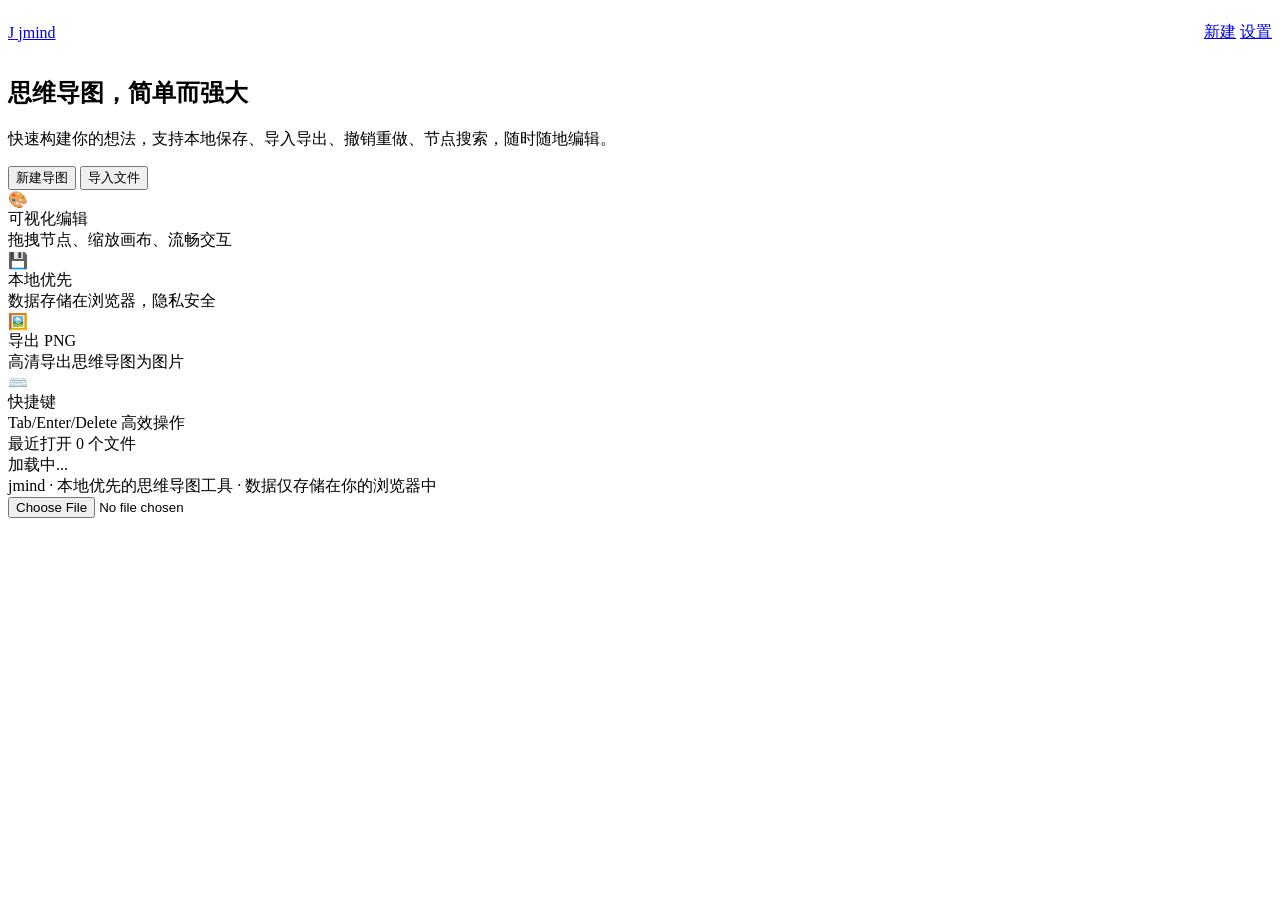
==== index.html @ ba3854b4 "feat: 初始化 jmind 思维导图项目 - HTML 页面与配置文件" ====
<!DOCTYPE html>
<html lang="zh-CN">
<head>
    <meta charset="UTF-8">
    <meta name="viewport" content="width=device-width, initial-scale=1.0">
    <meta name="description" content="jmind - 本地优先的在线思维导图工具，支持拖拽编辑、导出PNG、撤销重做、节点搜索">
    <title>jmind — 思维导图</title>
    <link rel="stylesheet" href="css/common.css">
    <link rel="stylesheet" href="css/index.css">
    <link rel="icon" href="data:image/svg+xml,<svg xmlns='http://www.w3.org/2000/svg' viewBox='0 0 100 100'><rect width='100' height='100' rx='20' fill='%230A84FF'/><text x='50' y='68' font-size='55' font-weight='bold' fill='white' text-anchor='middle' font-family='sans-serif'>J</text></svg>">
</head>
<body>
    <header class="site-header">
        <nav class="container" style="display:flex;align-items:center;justify-content:space-between;padding:14px 0;">
            <a href="index.html" class="logo">
                <span class="logo-icon">J</span> jmind
            </a>
            <div class="nav-links">
                <a href="editor.html">新建</a>
                <a href="settings.html">设置</a>
            </div>
        </nav>
    </header>

    <div class="container">
        <section class="hero">
            <h1>思维导图，<span>简单而强大</span></h1>
            <p>快速构建你的想法，支持本地保存、导入导出、撤销重做、节点搜索，随时随地编辑。</p>
            <div class="hero-actions">
                <button class="btn" id="btn-new">新建导图</button>
                <button class="btn btn-ghost" id="btn-import">导入文件</button>
            </div>
        </section>

        <section class="features">
            <div class="feature-card">
                <div class="feature-icon">🎨</div>
                <div class="feature-title">可视化编辑</div>
                <div class="feature-desc">拖拽节点、缩放画布、流畅交互</div>
            </div>
            <div class="feature-card">
                <div class="feature-icon">💾</div>
                <div class="feature-title">本地优先</div>
                <div class="feature-desc">数据存储在浏览器，隐私安全</div>
            </div>
            <div class="feature-card">
                <div class="feature-icon">🖼️</div>
                <div class="feature-title">导出 PNG</div>
                <div class="feature-desc">高清导出思维导图为图片</div>
            </div>
            <div class="feature-card">
                <div class="feature-icon">⌨️</div>
                <div class="feature-title">快捷键</div>
                <div class="feature-desc">Tab/Enter/Delete 高效操作</div>
            </div>
        </section>

        <div class="main-panel">
            <div class="section-title">
                最近打开
                <span class="count" id="file-count">0 个文件</span>
            </div>
            <div class="file-list" id="file-list">
                <div class="empty">加载中...</div>
            </div>
        </div>
    </div>

    <footer class="site-footer">
        <span>jmind · 本地优先的思维导图工具 · 数据仅存储在你的浏览器中</span>
    </footer>

    <input type="file" id="file-input" accept=".jmind,.json,application/json,text/plain">

    <div class="toast" id="toast"></div>

    <script src="js/storage.js"></script>
    <script src="js/index-app.js"></script>
</body>
</html>
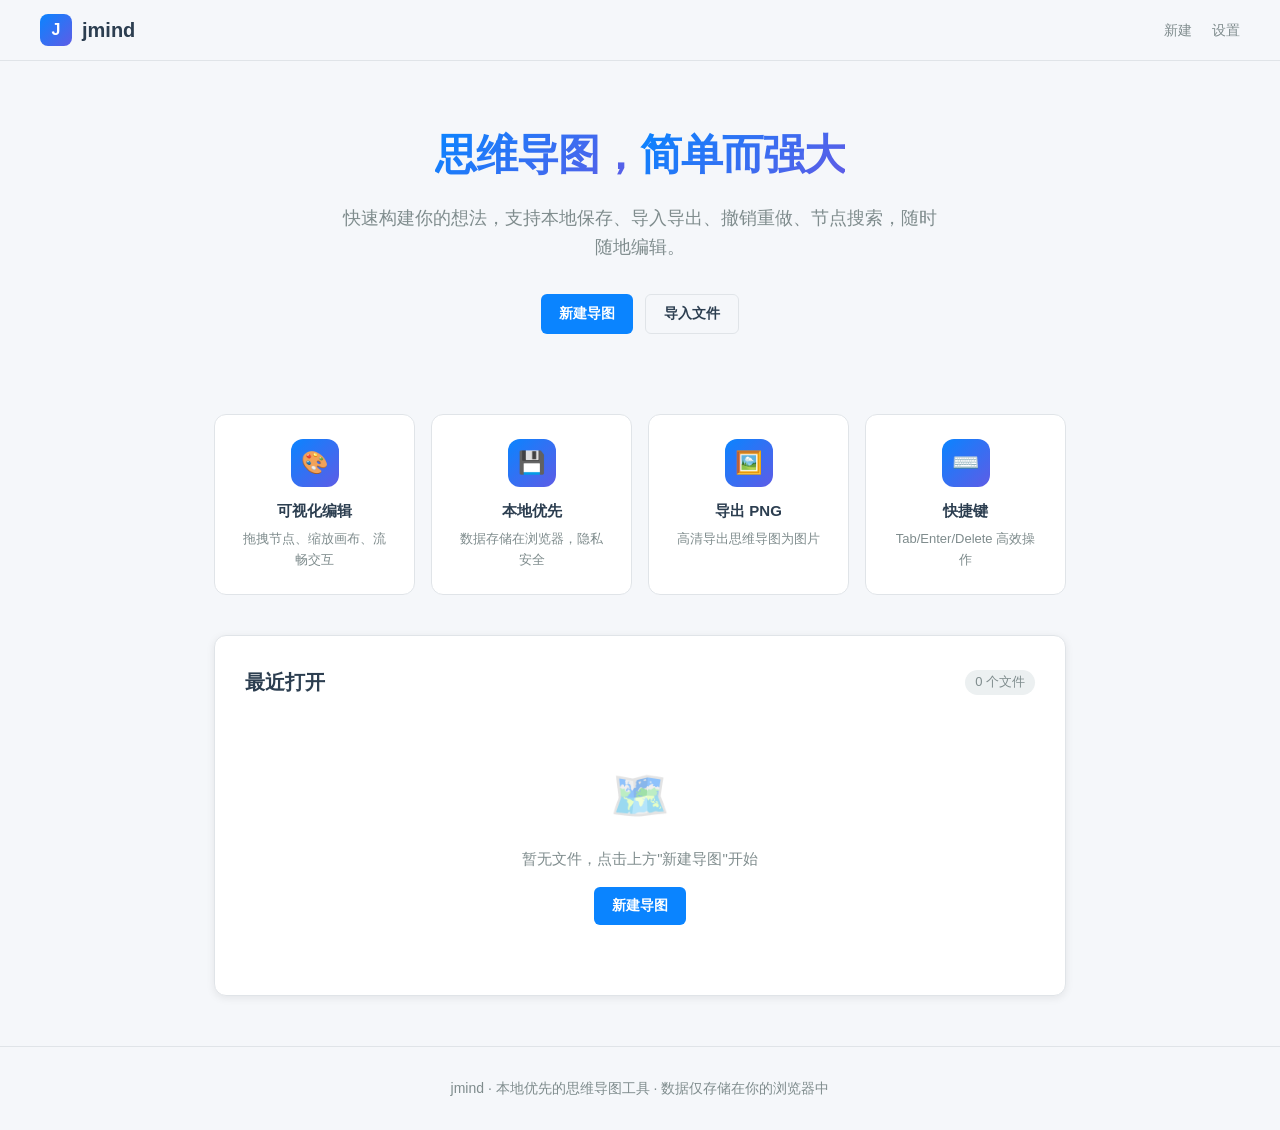
==== commit 306f536d: "feat: 新增大纲视图与中英双语界面（HTML 页面改造）" ====
--- a/index.html
+++ b/index.html
@@ -9,55 +9,55 @@
     <link rel="stylesheet" href="css/index.css">
     <link rel="icon" href="data:image/svg+xml,<svg xmlns='http://www.w3.org/2000/svg' viewBox='0 0 100 100'><rect width='100' height='100' rx='20' fill='%230A84FF'/><text x='50' y='68' font-size='55' font-weight='bold' fill='white' text-anchor='middle' font-family='sans-serif'>J</text></svg>">
 </head>
-<body>
+<body data-i18n-doc-title="index_title">
     <header class="site-header">
         <nav class="container" style="display:flex;align-items:center;justify-content:space-between;padding:14px 0;">
             <a href="index.html" class="logo">
                 <span class="logo-icon">J</span> jmind
             </a>
             <div class="nav-links">
-                <a href="editor.html">新建</a>
-                <a href="settings.html">设置</a>
+                <a href="editor.html" data-i18n="nav_new">新建</a>
+                <a href="settings.html" data-i18n="nav_settings">设置</a>
             </div>
         </nav>
     </header>
 
     <div class="container">
         <section class="hero">
-            <h1>思维导图，<span>简单而强大</span></h1>
-            <p>快速构建你的想法，支持本地保存、导入导出、撤销重做、节点搜索，随时随地编辑。</p>
+            <h1><span data-i18n="hero_title">思维导图，</span><span data-i18n="hero_title_span">简单而强大</span></h1>
+            <p data-i18n="hero_sub">快速构建你的想法，支持本地保存、导入导出、撤销重做、节点搜索，随时随地编辑。</p>
             <div class="hero-actions">
-                <button class="btn" id="btn-new">新建导图</button>
-                <button class="btn btn-ghost" id="btn-import">导入文件</button>
+                <button class="btn" id="btn-new" data-i18n="new_map">新建导图</button>
+                <button class="btn btn-ghost" id="btn-import" data-i18n="import_file">导入文件</button>
             </div>
         </section>
 
         <section class="features">
             <div class="feature-card">
                 <div class="feature-icon">🎨</div>
-                <div class="feature-title">可视化编辑</div>
-                <div class="feature-desc">拖拽节点、缩放画布、流畅交互</div>
+                <div class="feature-title" data-i18n="f_visual">可视化编辑</div>
+                <div class="feature-desc" data-i18n="f_visual_desc">拖拽节点、缩放画布、流畅交互</div>
             </div>
             <div class="feature-card">
                 <div class="feature-icon">💾</div>
-                <div class="feature-title">本地优先</div>
-                <div class="feature-desc">数据存储在浏览器，隐私安全</div>
+                <div class="feature-title" data-i18n="f_local">本地优先</div>
+                <div class="feature-desc" data-i18n="f_local_desc">数据存储在浏览器，隐私安全</div>
             </div>
             <div class="feature-card">
                 <div class="feature-icon">🖼️</div>
-                <div class="feature-title">导出 PNG</div>
-                <div class="feature-desc">高清导出思维导图为图片</div>
+                <div class="feature-title" data-i18n="f_export">导出 PNG</div>
+                <div class="feature-desc" data-i18n="f_export_desc">高清导出思维导图为图片</div>
             </div>
             <div class="feature-card">
                 <div class="feature-icon">⌨️</div>
-                <div class="feature-title">快捷键</div>
-                <div class="feature-desc">Tab/Enter/Delete 高效操作</div>
+                <div class="feature-title" data-i18n="f_shortcuts">快捷键</div>
+                <div class="feature-desc" data-i18n="f_shortcuts_desc">Tab/Enter/Delete 高效操作</div>
             </div>
         </section>
 
         <div class="main-panel">
             <div class="section-title">
-                最近打开
+                <span data-i18n="recent">最近打开</span>
                 <span class="count" id="file-count">0 个文件</span>
             </div>
             <div class="file-list" id="file-list">
@@ -67,7 +67,7 @@
     </div>
 
     <footer class="site-footer">
-        <span>jmind · 本地优先的思维导图工具 · 数据仅存储在你的浏览器中</span>
+        <span data-i18n="footer">jmind · 本地优先的思维导图工具 · 数据仅存储在你的浏览器中</span>
     </footer>
 
     <input type="file" id="file-input" accept=".jmind,.json,application/json,text/plain">
@@ -75,6 +75,7 @@
     <div class="toast" id="toast"></div>
 
     <script src="js/storage.js"></script>
+    <script src="js/i18n.js"></script>
     <script src="js/index-app.js"></script>
 </body>
 </html>
--- a/css/common.css
+++ b/css/common.css
@@ -0,0 +1,296 @@
+/* ============================================================
+   jmind - Common Styles
+   共享样式：主题变量、重置、导航栏、按钮、Toast
+   ============================================================ */
+
+/* ---------- 主题变量：外观模式(light/dark) × 强调色(accent) ---------- */
+:root,
+[data-mode="light"] {
+  /* 中性色 —— 浅色 */
+  --bg: #f5f7fa;
+  --bg-secondary: #ffffff;
+  --panel: #ffffff;
+  --text: #2c3e50;
+  --text-secondary: #7f8c8d;
+  --muted: #95a5a6;
+  --border: #e0e4e8;
+  --border-light: #ecf0f1;
+  --danger: #e74c3c;
+  --danger-hover: #c0392b;
+  --success: #27ae60;
+  --warning: #f39c12;
+  --radius: 12px;
+  --radius-sm: 6px;
+  --shadow: 0 2px 8px rgba(0,0,0,0.08);
+  --shadow-lg: 0 8px 24px rgba(0,0,0,0.12);
+  --font: -apple-system, BlinkMacSystemFont, 'Segoe UI', 'PingFang SC', 'Microsoft YaHei', sans-serif;
+  --transition: 0.2s ease;
+  /* 默认强调色：蓝 */
+  --accent: #0A84FF;
+  --accent2: #5E5CE6;
+  --accent-hover: #0066CC;
+  --accent-soft: rgba(10,132,255,0.10);
+  --accent-rgb: 10,132,255;
+}
+
+[data-mode="dark"] {
+  /* 中性色 —— 深色 */
+  --bg: #0b1020;
+  --bg-secondary: #11183a;
+  --panel: #141c44;
+  --text: #e8ecff;
+  --text-secondary: #9aa3c7;
+  --muted: #6b7394;
+  --border: rgba(255,255,255,0.1);
+  --border-light: rgba(255,255,255,0.05);
+  --danger: #ff6b6b;
+  --danger-hover: #ee5a5a;
+  --success: #2ecc71;
+  --warning: #f1c40f;
+  --shadow: 0 2px 8px rgba(0,0,0,0.3);
+  --shadow-lg: 0 8px 24px rgba(0,0,0,0.5);
+}
+
+/* 强调色板（浅/深通用，彼此区分明显） */
+[data-accent="blue"]   { --accent:#0A84FF; --accent2:#5E5CE6; --accent-hover:#0066CC; --accent-soft:rgba(10,132,255,.10);  --accent-rgb:10,132,255; }
+[data-accent="green"]  { --accent:#16a34a; --accent2:#34d399; --accent-hover:#15803d; --accent-soft:rgba(22,163,74,.10);  --accent-rgb:22,163,74; }
+[data-accent="pink"]   { --accent:#ec4899; --accent2:#f472b6; --accent-hover:#db2777; --accent-soft:rgba(236,72,153,.10); --accent-rgb:236,72,153; }
+[data-accent="purple"] { --accent:#8b5cf6; --accent2:#a78bfa; --accent-hover:#7c3aed; --accent-soft:rgba(139,92,246,.10); --accent-rgb:139,92,246; }
+[data-accent="orange"] { --accent:#f97316; --accent2:#fb923c; --accent-hover:#ea580c; --accent-soft:rgba(249,115,22,.10); --accent-rgb:249,115,22; }
+
+/* 深色模式下提亮强调色，保证深底对比度 */
+[data-mode="dark"][data-accent="blue"]   { --accent:#409CFF; --accent-hover:#6bb3ff; --accent-soft:rgba(64,156,255,.16);  --accent-rgb:64,156,255; }
+[data-mode="dark"][data-accent="green"]  { --accent:#22c55e; --accent-hover:#4ade80; --accent-soft:rgba(34,197,94,.16);   --accent-rgb:34,197,94; }
+[data-mode="dark"][data-accent="pink"]   { --accent:#f472b6; --accent-hover:#f9a8d4; --accent-soft:rgba(244,114,182,.16); --accent-rgb:244,114,182; }
+[data-mode="dark"][data-accent="purple"] { --accent:#a78bfa; --accent-hover:#c4b5fd; --accent-soft:rgba(167,139,250,.18); --accent-rgb:167,139,250; }
+[data-mode="dark"][data-accent="orange"] { --accent:#fb923c; --accent-hover:#fdba74; --accent-soft:rgba(251,146,60,.16);  --accent-rgb:251,146,60; }
+
+/* ---------- Reset ---------- */
+*, *::before, *::after { margin: 0; padding: 0; box-sizing: border-box; }
+
+html { font-size: 16px; -webkit-font-smoothing: antialiased; -moz-osx-font-smoothing: grayscale; }
+
+body {
+  font-family: var(--font);
+  background: var(--bg);
+  color: var(--text);
+  line-height: 1.6;
+  min-height: 100vh;
+  transition: background 0.35s ease, color 0.35s ease;
+  animation: pageIn 0.45s cubic-bezier(0.22, 1, 0.36, 1) both;
+}
+
+@keyframes pageIn {
+  from { opacity: 0; transform: translateY(10px); }
+  to   { opacity: 1; transform: translateY(0); }
+}
+
+a { color: var(--accent); text-decoration: none; transition: color 0.2s; }
+a:hover { color: var(--accent-hover); }
+
+button { font-family: var(--font); cursor: pointer; border: none; outline: none; }
+
+/* ---------- 顶部导航 ---------- */
+.site-header {
+  width: 100%;
+  backdrop-filter: blur(12px);
+  -webkit-backdrop-filter: blur(12px);
+  background: color-mix(in srgb, var(--bg) 80%, transparent);
+  border-bottom: 1px solid var(--border);
+  position: sticky;
+  top: 0;
+  z-index: 50;
+  animation: headerSlide 0.5s cubic-bezier(0.22, 1, 0.36, 1) both;
+}
+
+@keyframes headerSlide {
+  from { opacity: 0; transform: translateY(-100%); }
+  to   { opacity: 1; transform: translateY(0); }
+}
+
+.site-header .container {
+  display: flex;
+  align-items: center;
+  justify-content: space-between;
+  padding: 14px 24px;
+  max-width: 1200px;
+  margin: 0 auto;
+}
+
+.logo {
+  display: flex;
+  align-items: center;
+  gap: 10px;
+  font-weight: 800;
+  font-size: 20px;
+  color: var(--text);
+  text-decoration: none;
+}
+
+.logo-icon {
+  width: 32px;
+  height: 32px;
+  border-radius: 8px;
+  background: linear-gradient(135deg, var(--accent), var(--accent2), var(--accent));
+  background-size: 200% 200%;
+  animation: gradientFlow 6s ease infinite;
+  display: flex;
+  align-items: center;
+  justify-content: center;
+  color: #fff;
+  font-weight: 700;
+  font-size: 16px;
+  transition: transform 0.3s cubic-bezier(0.34, 1.56, 0.64, 1);
+}
+
+.logo:hover .logo-icon { transform: rotate(-10deg) scale(1.08); }
+
+@keyframes gradientFlow {
+  0%, 100% { background-position: 0% 50%; }
+  50%      { background-position: 100% 50%; }
+}
+
+.nav-links { display: flex; gap: 20px; align-items: center; }
+
+.nav-links a {
+  color: var(--text-secondary);
+  font-size: 14px;
+  font-weight: 500;
+  text-decoration: none;
+  position: relative;
+  transition: color 0.2s;
+}
+
+.nav-links a::after {
+  content: '';
+  position: absolute;
+  left: 0;
+  bottom: -4px;
+  width: 100%;
+  height: 2px;
+  border-radius: 2px;
+  background: var(--accent);
+  transform: scaleX(0);
+  transform-origin: left;
+  transition: transform 0.25s cubic-bezier(0.22, 1, 0.36, 1);
+}
+
+.nav-links a:hover { color: var(--text); }
+.nav-links a:hover::after { transform: scaleX(1); }
+
+/* ---------- 按钮 ---------- */
+.btn {
+  display: inline-flex;
+  align-items: center;
+  justify-content: center;
+  gap: 6px;
+  padding: 10px 18px;
+  border-radius: var(--radius-sm);
+  font-weight: 600;
+  font-size: 14px;
+  cursor: pointer;
+  border: none;
+  transition: transform 0.15s cubic-bezier(0.34, 1.56, 0.64, 1), opacity 0.2s, background 0.2s, box-shadow 0.2s;
+  background: var(--accent);
+  color: #fff;
+  text-decoration: none;
+  position: relative;
+  overflow: hidden;
+}
+
+/* 光泽扫过 */
+.btn::before {
+  content: '';
+  position: absolute;
+  top: 0;
+  left: -120%;
+  width: 60%;
+  height: 100%;
+  background: linear-gradient(100deg, transparent, rgba(255,255,255,0.35), transparent);
+  transform: skewX(-20deg);
+  transition: left 0.5s ease;
+}
+
+.btn:hover {
+  opacity: 1;
+  background: var(--accent-hover);
+  color: #fff;
+  transform: translateY(-2px);
+  box-shadow: 0 6px 16px color-mix(in srgb, var(--accent) 35%, transparent);
+}
+
+.btn:hover::before { left: 130%; }
+.btn:active { transform: scale(0.96); }
+
+.btn-ghost {
+  background: transparent;
+  color: var(--text);
+  border: 1px solid var(--border);
+  box-shadow: none;
+}
+
+.btn-ghost::before { display: none; }
+.btn-ghost:hover { background: var(--border-light); opacity: 1; color: var(--text); box-shadow: var(--shadow); }
+
+.btn-danger { background: var(--danger); color: #fff; }
+.btn-danger:hover { background: var(--danger-hover); opacity: 1; box-shadow: 0 6px 16px rgba(231,76,60,0.3); }
+
+/* ---------- Toast ---------- */
+.toast {
+  position: fixed;
+  bottom: 60px;
+  left: 50%;
+  transform: translateX(-50%);
+  background: var(--text);
+  color: var(--bg);
+  padding: 10px 20px;
+  border-radius: var(--radius-sm);
+  font-size: 13px;
+  z-index: 1000;
+  opacity: 0;
+  transition: opacity 0.3s, transform 0.3s;
+  pointer-events: none;
+  box-shadow: var(--shadow-lg);
+}
+
+.toast.show { opacity: 1; transform: translateX(-50%) translateY(-8px); }
+.toast.success { background: var(--success); color: #fff; }
+.toast.error { background: var(--danger); color: #fff; }
+.toast.warning { background: var(--warning); color: #fff; }
+
+/* ---------- 页脚 ---------- */
+.site-footer {
+  width: 100%;
+  text-align: center;
+  padding: 30px 0;
+  color: var(--text-secondary);
+  font-size: 14px;
+  border-top: 1px solid var(--border);
+  margin-top: auto;
+}
+
+/* ---------- 工具类 ---------- */
+.container { width: 100%; max-width: 900px; padding: 0 24px; margin: 0 auto; }
+.hidden { display: none !important; }
+
+/* ---------- 通用上浮入场（页面模块可复用） ---------- */
+@keyframes fadeUp {
+  from { opacity: 0; transform: translateY(18px); }
+  to   { opacity: 1; transform: translateY(0); }
+}
+
+@keyframes popIn {
+  0%   { opacity: 0; transform: scale(0.9); }
+  60%  { transform: scale(1.02); }
+  100% { opacity: 1; transform: scale(1); }
+}
+
+/* ---------- 尊重系统"减少动态效果"设置 ---------- */
+@media (prefers-reduced-motion: reduce) {
+  *, *::before, *::after {
+    animation-duration: 0.01ms !important;
+    animation-iteration-count: 1 !important;
+    transition-duration: 0.01ms !important;
+    scroll-behavior: auto !important;
+  }
+}
--- a/css/index.css
+++ b/css/index.css
@@ -0,0 +1,230 @@
+/* ============================================================
+   jmind - Homepage Styles
+   ============================================================ */
+
+body { display: flex; flex-direction: column; align-items: center; }
+
+.hero {
+  text-align: center;
+  padding: 60px 0 40px;
+  position: relative;
+}
+
+.hero h1 {
+  font-size: 42px;
+  font-weight: 800;
+  letter-spacing: -1px;
+  margin-bottom: 16px;
+  animation: heroIn 0.7s cubic-bezier(0.22, 1, 0.36, 1) both;
+}
+
+.hero h1 span {
+  background: linear-gradient(135deg, var(--accent), var(--accent2), var(--accent));
+  background-size: 200% 200%;
+  -webkit-background-clip: text;
+  background-clip: text;
+  color: transparent;
+  animation: gradientFlow 6s ease infinite;
+}
+
+.hero p {
+  font-size: 18px;
+  color: var(--text-secondary);
+  max-width: 600px;
+  margin: 0 auto 32px;
+  animation: heroIn 0.7s 0.12s cubic-bezier(0.22, 1, 0.36, 1) both;
+}
+
+.hero-actions {
+  display: flex;
+  gap: 12px;
+  justify-content: center;
+  flex-wrap: wrap;
+  animation: heroIn 0.7s 0.22s cubic-bezier(0.22, 1, 0.36, 1) both;
+}
+
+@keyframes heroIn {
+  from { opacity: 0; transform: translateY(26px); }
+  to   { opacity: 1; transform: translateY(0); }
+}
+
+.main-panel {
+  background: var(--panel);
+  border-radius: var(--radius);
+  border: 1px solid var(--border);
+  padding: 30px;
+  margin: 30px 0 50px;
+  box-shadow: var(--shadow);
+  animation: fadeUp 0.6s 0.3s cubic-bezier(0.22, 1, 0.36, 1) both;
+}
+
+.section-title {
+  font-size: 20px;
+  font-weight: 700;
+  margin-bottom: 20px;
+  color: var(--text);
+  display: flex;
+  align-items: center;
+  justify-content: space-between;
+}
+
+.section-title .count {
+  font-size: 13px;
+  font-weight: 500;
+  color: var(--text-secondary);
+  background: var(--border-light);
+  padding: 2px 10px;
+  border-radius: 20px;
+}
+
+.file-list { display: flex; flex-direction: column; gap: 10px; }
+
+.file-item {
+  display: flex;
+  align-items: center;
+  justify-content: space-between;
+  padding: 14px 16px;
+  border-radius: var(--radius-sm);
+  background: var(--border-light);
+  border: 1px solid transparent;
+  cursor: pointer;
+  transition: transform 0.18s cubic-bezier(0.34,1.56,0.64,1), border-color 0.2s, background 0.2s, box-shadow 0.2s;
+  animation: fileSlide 0.4s cubic-bezier(0.22, 1, 0.36, 1) both;
+}
+
+.file-item:nth-child(1) { animation-delay: 0.02s; }
+.file-item:nth-child(2) { animation-delay: 0.07s; }
+.file-item:nth-child(3) { animation-delay: 0.12s; }
+.file-item:nth-child(4) { animation-delay: 0.17s; }
+.file-item:nth-child(5) { animation-delay: 0.22s; }
+.file-item:nth-child(n+6) { animation-delay: 0.27s; }
+
+@keyframes fileSlide {
+  from { opacity: 0; transform: translateX(-16px); }
+  to   { opacity: 1; transform: translateX(0); }
+}
+
+.file-item:hover {
+  border-color: var(--accent);
+  background: color-mix(in srgb, var(--accent) 5%, var(--panel));
+  transform: translateX(4px);
+  box-shadow: 0 4px 14px color-mix(in srgb, var(--accent) 14%, transparent);
+}
+
+.file-info { flex: 1; min-width: 0; }
+
+.file-name {
+  font-weight: 600;
+  font-size: 15px;
+  white-space: nowrap;
+  overflow: hidden;
+  text-overflow: ellipsis;
+}
+
+.file-meta {
+  font-size: 12px;
+  color: var(--text-secondary);
+  margin-top: 2px;
+}
+
+.file-actions { display: flex; gap: 8px; align-items: center; margin-left: 12px; }
+
+.file-date { color: var(--text-secondary); font-size: 13px; margin-right: 8px; white-space: nowrap; }
+
+.icon-btn {
+  width: 32px;
+  height: 32px;
+  border-radius: 6px;
+  display: flex;
+  align-items: center;
+  justify-content: center;
+  background: transparent;
+  color: var(--text-secondary);
+  font-size: 14px;
+  transition: all 0.2s, transform 0.15s cubic-bezier(0.34,1.56,0.64,1);
+  border: none;
+  cursor: pointer;
+}
+
+.icon-btn:hover { background: var(--border-light); color: var(--text); transform: scale(1.15); }
+.icon-btn:active { transform: scale(0.9); }
+.icon-btn.danger:hover { background: rgba(231,76,60,0.15); color: var(--danger); }
+
+.empty {
+  text-align: center;
+  color: var(--text-secondary);
+  padding: 40px 20px;
+  animation: popIn 0.45s cubic-bezier(0.34,1.56,0.64,1) both;
+}
+
+.empty-icon {
+  font-size: 48px;
+  margin-bottom: 12px;
+  opacity: 0.5;
+  animation: floaty 3s ease-in-out infinite;
+}
+
+@keyframes floaty {
+  0%, 100% { transform: translateY(0); }
+  50%      { transform: translateY(-8px); }
+}
+
+.empty-text { font-size: 15px; margin-bottom: 16px; }
+
+input[type="file"] { display: none; }
+
+/* 特性展示 */
+.features {
+  display: grid;
+  grid-template-columns: repeat(auto-fit, minmax(200px, 1fr));
+  gap: 16px;
+  margin: 40px 0;
+}
+
+.feature-card {
+  background: var(--panel);
+  border: 1px solid var(--border);
+  border-radius: var(--radius);
+  padding: 24px;
+  text-align: center;
+  transition: transform 0.25s cubic-bezier(0.34,1.56,0.64,1), box-shadow 0.25s, border-color 0.25s;
+  animation: fadeUp 0.55s cubic-bezier(0.22,1,0.36,1) both;
+}
+
+.features .feature-card:nth-child(1) { animation-delay: 0.28s; }
+.features .feature-card:nth-child(2) { animation-delay: 0.35s; }
+.features .feature-card:nth-child(3) { animation-delay: 0.42s; }
+.features .feature-card:nth-child(4) { animation-delay: 0.49s; }
+
+.feature-card:hover {
+  transform: translateY(-6px);
+  box-shadow: var(--shadow-lg);
+  border-color: color-mix(in srgb, var(--accent) 40%, var(--border));
+}
+
+.feature-icon {
+  width: 48px;
+  height: 48px;
+  border-radius: 12px;
+  background: linear-gradient(135deg, var(--accent), var(--accent2), var(--accent));
+  background-size: 200% 200%;
+  animation: gradientFlow 6s ease infinite;
+  display: flex;
+  align-items: center;
+  justify-content: center;
+  margin: 0 auto 12px;
+  font-size: 22px;
+  color: #fff;
+  transition: transform 0.3s cubic-bezier(0.34,1.56,0.64,1);
+}
+
+.feature-card:hover .feature-icon { transform: scale(1.12) rotate(-8deg); }
+
+.feature-title { font-weight: 700; font-size: 15px; margin-bottom: 6px; }
+.feature-desc { font-size: 13px; color: var(--text-secondary); }
+
+@media (max-width: 600px) {
+  .hero h1 { font-size: 32px; }
+  .main-panel { padding: 20px; }
+  .file-date { display: none; }
+}
